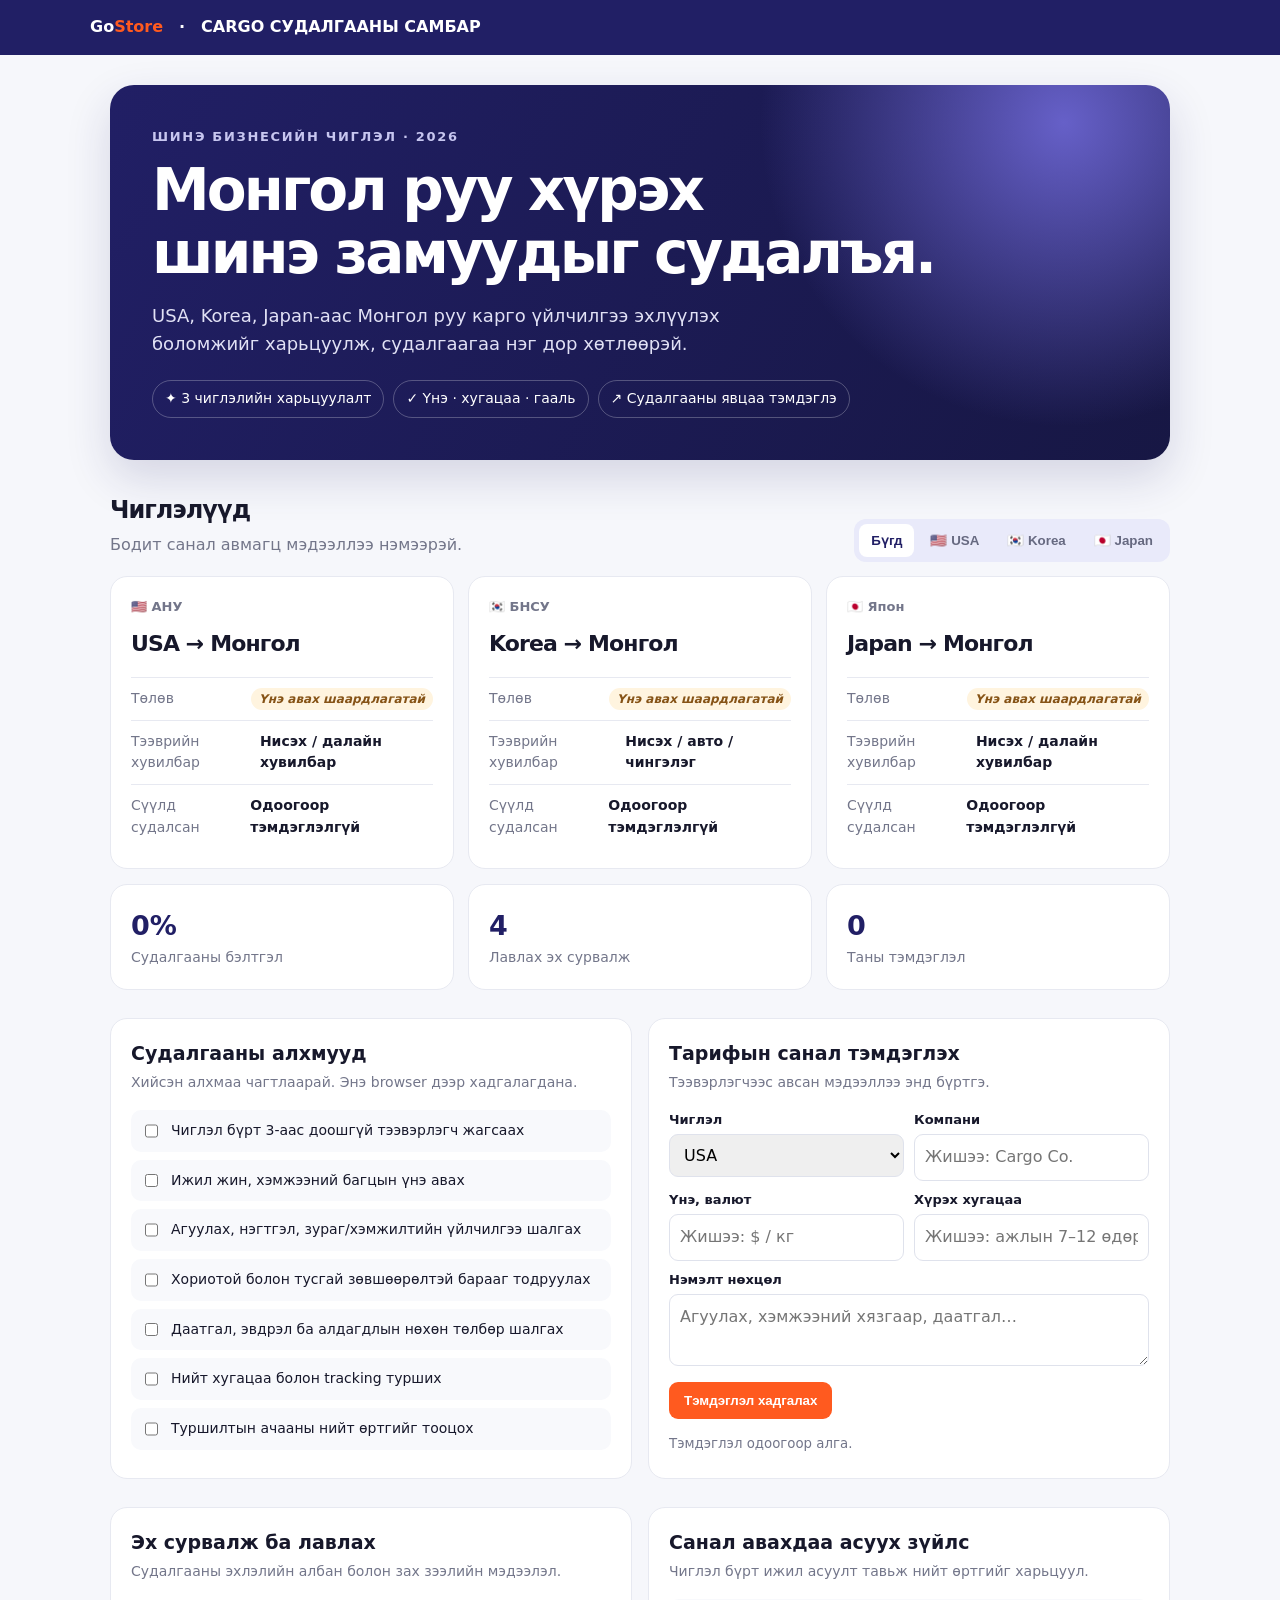
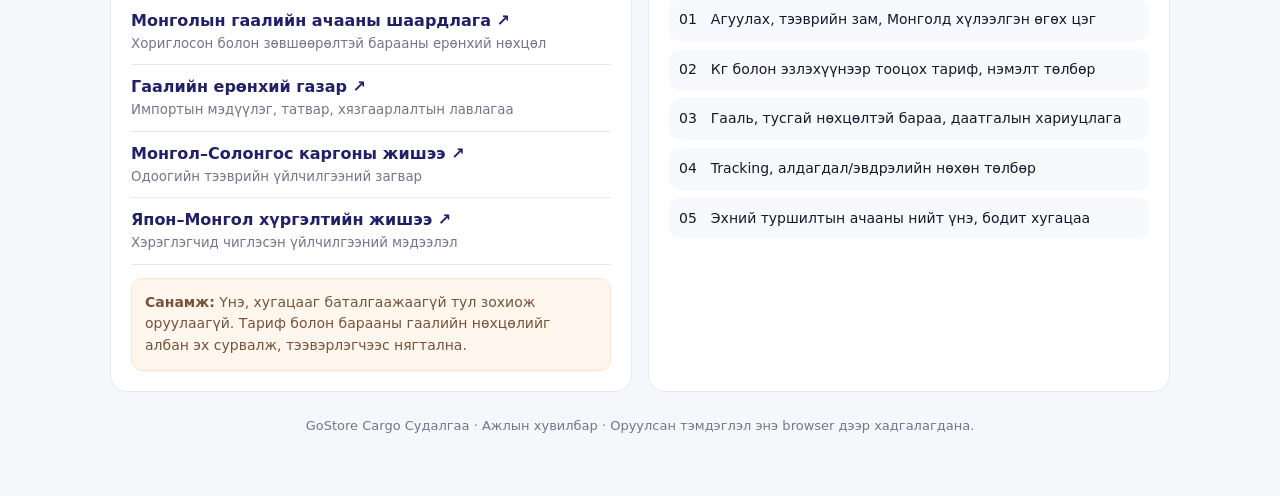
==== cargo/index.html @ 55307197 "Add GoStore cargo research dashboard" ====
<!doctype html>
<html lang="mn"><meta charset="utf-8"><meta name="viewport" content="width=device-width,initial-scale=1"><title>GoStore Cargo Судалгаа</title>
<style>
:root{--n:#211f65;--o:#ff5a1f;--bg:#f6f7fb;--ink:#17182b;--mut:#73768a;--line:#e7e9f1}*{box-sizing:border-box}body{margin:0;background:var(--bg);color:var(--ink);font:16px/1.55 system-ui,Segoe UI,sans-serif}header{background:var(--n);color:#fff;padding:15px max(20px,calc((100% - 1100px)/2));font-weight:800}header b{color:var(--o)}main{max-width:1100px;margin:auto;padding:30px 20px 60px}.hero{background:radial-gradient(circle at 90% 10%,#6660c8,transparent 30%),linear-gradient(120deg,#211f65,#171744);color:white;border-radius:24px;padding:42px;box-shadow:0 18px 45px #211f6528}.eyebrow{color:#c7c6f0;letter-spacing:.13em;font-size:13px;font-weight:700}.hero h1{font-size:clamp(36px,6vw,58px);line-height:1.08;letter-spacing:-.05em;margin:12px 0}.hero p{max-width:680px;color:#e1e1f5;font-size:18px}.pills{display:flex;gap:9px;flex-wrap:wrap;margin-top:22px}.pills span{border:1px solid #ffffff40;border-radius:30px;padding:7px 12px;font-size:14px}.head{display:flex;justify-content:space-between;gap:18px;align-items:end;margin:32px 0 14px}.head h2{margin:0;font-size:24px;letter-spacing:-.04em}.head p,.sub{color:var(--mut);margin:4px 0}.tabs{background:#e9eafa;border-radius:12px;padding:5px;display:flex;gap:4px}.tabs button{border:0;background:transparent;border-radius:8px;padding:9px 12px;font-weight:700;color:#666980;cursor:pointer}.tabs .on{background:#fff;color:var(--n)}.grid{display:grid;grid-template-columns:repeat(3,1fr);gap:14px}.card,.panel,.stat{background:#fff;border:1px solid var(--line);border-radius:17px;padding:20px}.flag{font-weight:800;color:var(--mut);font-size:13px}.card h3{font-size:22px;margin:10px 0 16px;letter-spacing:-.04em}.row{border-top:1px solid var(--line);padding:10px 0;display:flex;justify-content:space-between;gap:8px;font-size:14px}.row span{color:var(--mut)}.pending{color:#865316;background:#fff4df;border-radius:20px;padding:4px 8px;font-size:12px;font-weight:700}.stats{display:grid;grid-template-columns:repeat(3,1fr);gap:14px;margin-top:15px}.stat strong{font-size:27px;color:var(--n)}.stat span{display:block;color:var(--mut);font-size:14px}.cols{display:grid;grid-template-columns:1fr 1fr;gap:16px;margin-top:28px}.panel h3{margin:0;font-size:19px}.panel>p{color:var(--mut);font-size:14px;margin:4px 0 16px}.task{display:flex;gap:10px;padding:10px;background:#f8f9fc;border-radius:10px;margin:8px 0;font-size:14px}.task input{accent-color:var(--n)}label small{display:block;color:var(--mut)}.formrow{display:grid;grid-template-columns:1fr 1fr;gap:10px}.field{margin-bottom:9px}.field label{display:block;font-size:13px;font-weight:700;margin-bottom:4px}.field input,.field select,.field textarea{width:100%;padding:10px;border:1px solid #dfe2ec;border-radius:9px;font:inherit}.field textarea{min-height:70px}.btn{background:var(--o);border:0;color:white;border-radius:9px;padding:11px 15px;font-weight:800;cursor:pointer}.entries{margin-top:12px}.entry{border-top:1px solid var(--line);padding:9px 0;font-size:14px;display:flex;justify-content:space-between;gap:8px}.entry small{display:block;color:var(--mut)}.entry button{border:0;background:none;color:#a33;cursor:pointer}.sources a{display:block;color:var(--n);font-weight:750;text-decoration:none;padding:10px 0;border-bottom:1px solid var(--line)}.sources small{display:block;color:var(--mut);font-weight:400}.note{background:#fff7ee;border:1px solid #ffe3cc;border-radius:11px;padding:13px;color:#76533b;font-size:14px;margin-top:13px}footer{text-align:center;color:var(--mut);font-size:13px;margin-top:24px}@media(max-width:760px){.grid,.cols{grid-template-columns:1fr}.head{align-items:start;flex-direction:column}.hero{padding:28px 23px}.stats{grid-template-columns:1fr 1fr}}@media(max-width:480px){main{padding:18px 13px}.tabs{width:100%}.tabs button{flex:1;padding:8px 5px}.stats{grid-template-columns:1fr}.formrow{grid-template-columns:1fr}}
</style>
<header>Go<b>Store</b>　·　CARGO СУДАЛГААНЫ САМБАР</header><main>
<section class="hero"><div class="eyebrow">ШИНЭ БИЗНЕСИЙН ЧИГЛЭЛ · 2026</div><h1>Монгол руу хүрэх<br>шинэ замуудыг судалъя.</h1><p>USA, Korea, Japan-аас Монгол руу карго үйлчилгээ эхлүүлэх боломжийг харьцуулж, судалгаагаа нэг дор хөтлөөрэй.</p><div class="pills"><span>✦ 3 чиглэлийн харьцуулалт</span><span>✓ Үнэ · хугацаа · гааль</span><span>↗ Судалгааны явцаа тэмдэглэ</span></div></section>
<div class="head"><div><h2>Чиглэлүүд</h2><p>Бодит санал авмагц мэдээллээ нэмээрэй.</p></div><nav class="tabs"><button class="on" data-f="all">Бүгд</button><button data-f="USA">🇺🇸 USA</button><button data-f="Korea">🇰🇷 Korea</button><button data-f="Japan">🇯🇵 Japan</button></nav></div>
<section class="grid" id="routes"></section><section class="stats"><div class="stat"><strong id="progress">0%</strong><span>Судалгааны бэлтгэл</span></div><div class="stat"><strong>4</strong><span>Лавлах эх сурвалж</span></div><div class="stat"><strong id="count">0</strong><span>Таны тэмдэглэл</span></div></section>
<section class="cols"><div class="panel"><h3>Судалгааны алхмууд</h3><p>Хийсэн алхмаа чагтлаарай. Энэ browser дээр хадгалагдана.</p><div id="tasks"></div></div><div class="panel"><h3>Тарифын санал тэмдэглэх</h3><p>Тээвэрлэгчээс авсан мэдээллээ энд бүртгэ.</p><form id="form"><div class="formrow"><div class="field"><label>Чиглэл</label><select id="country"><option>USA</option><option>Korea</option><option>Japan</option></select></div><div class="field"><label>Компани</label><input id="company" placeholder="Жишээ: Cargo Co." required></div></div><div class="formrow"><div class="field"><label>Үнэ, валют</label><input id="price" placeholder="Жишээ: $ / кг"></div><div class="field"><label>Хүрэх хугацаа</label><input id="time" placeholder="Жишээ: ажлын 7–12 өдөр"></div></div><div class="field"><label>Нэмэлт нөхцөл</label><textarea id="extra" placeholder="Агуулах, хэмжээний хязгаар, даатгал…"></textarea></div><button class="btn">Тэмдэглэл хадгалах</button></form><div id="entries" class="entries"></div></div></section>
<section class="cols"><div class="panel"><h3>Эх сурвалж ба лавлах</h3><p>Судалгааны эхлэлийн албан болон зах зээлийн мэдээлэл.</p><div class="sources"><a href="https://ais.mn/files/aip/eAIP/2026-07-23/html/eAIP/ZM-GEN-1.4-en-MN.html" target="_blank">Монголын гаалийн ачааны шаардлага ↗<small>Хориглосон болон зөвшөөрөлтэй барааны ерөнхий нөхцөл</small></a><a href="https://customs.gov.mn/" target="_blank">Гаалийн ерөнхий газар ↗<small>Импортын мэдүүлэг, татвар, хязгаарлалтын лавлагаа</small></a><a href="https://en.monkor.mn/monkor-cargo" target="_blank">Монгол–Солонгос каргоны жишээ ↗<small>Одоогийн тээврийн үйлчилгээний загвар</small></a><a href="https://raicho.mn/en/shipping" target="_blank">Япон–Монгол хүргэлтийн жишээ ↗<small>Хэрэглэгчид чиглэсэн үйлчилгээний мэдээлэл</small></a></div><div class="note"><b>Санамж:</b> Үнэ, хугацааг баталгаажаагүй тул зохиож оруулаагүй. Тариф болон барааны гаалийн нөхцөлийг албан эх сурвалж, тээвэрлэгчээс нягтална.</div></div><div class="panel"><h3>Санал авахдаа асуух зүйлс</h3><p>Чиглэл бүрт ижил асуулт тавьж нийт өртгийг харьцуул.</p><div class="task">01　Агуулах, тээврийн зам, Монголд хүлээлгэн өгөх цэг</div><div class="task">02　Кг болон эзлэхүүнээр тооцох тариф, нэмэлт төлбөр</div><div class="task">03　Гааль, тусгай нөхцөлтэй бараа, даатгалын хариуцлага</div><div class="task">04　Tracking, алдагдал/эвдрэлийн нөхөн төлбөр</div><div class="task">05　Эхний туршилтын ачааны нийт үнэ, бодит хугацаа</div></div></section><footer>GoStore Cargo Судалгаа · Ажлын хувилбар · Оруулсан тэмдэглэл энэ browser дээр хадгалагдана.</footer></main>
<script>
const data=[["USA","🇺🇸","АНУ","Нийлүүлэгч, агуулахын түнш сонгох","Нисэх / далайн хувилбар"],["Korea","🇰🇷","БНСУ","Зах зээлийн үйлчилгээний жишээ бий","Нисэх / авто / чингэлэг"],["Japan","🇯🇵","Япон","Онлайн худалдан авалттай хослуулах","Нисэх / далайн хувилбар"]];
const tasks=["Чиглэл бүрт 3-аас доошгүй тээвэрлэгч жагсаах","Ижил жин, хэмжээний багцын үнэ авах","Агуулах, нэгтгэл, зураг/хэмжилтийн үйлчилгээ шалгах","Хориотой болон тусгай зөвшөөрөлтэй барааг тодруулах","Даатгал, эвдрэл ба алдагдлын нөхөн төлбөр шалгах","Нийт хугацаа болон tracking турших","Туршилтын ачааны нийт өртгийг тооцох"];
const read=(k,d)=>{try{return JSON.parse(localStorage.getItem("gs-"+k))??d}catch{return d}},save=(k,v)=>localStorage.setItem("gs-"+k,JSON.stringify(v));
let filter="all";
function draw(){let notes=read("notes",[]);document.querySelector("#routes").innerHTML=data.filter(x=>filter==="all"||x[0]===filter).map(x=>{let n=notes.find(y=>y.country===x[0]);return '<article class="card"><div class="flag">'+x[1]+' '+x[2]+'</div><h3>'+x[0]+' → Монгол</h3><div class="row"><span>Төлөв</span><b><i class="pending">'+(n?"Санал бүртгэсэн":"Үнэ авах шаардлагатай")+'</i></b></div><div class="row"><span>Тээврийн хувилбар</span><b>'+x[4]+'</b></div><div class="row"><span>Сүүлд судалсан</span><b>'+(n?n.company:"Одоогоор тэмдэглэлгүй")+'</b></div></article>'}).join("");let done=read("done",[]);document.querySelector("#tasks").innerHTML=tasks.map((t,i)=>'<div class="task"><input type="checkbox" data-i="'+i+'" '+(done.includes(i)?"checked":"")+'><label>'+t+'</label></div>').join("");document.querySelectorAll("[data-i]").forEach(c=>c.onchange=()=>{let d=read("done",[]);d=c.checked?[...new Set([...d,+c.dataset.i])]:d.filter(i=>i!==+c.dataset.i);save("done",d);stats()});document.querySelector("#entries").innerHTML=notes.length?notes.map((n,i)=>'<div class="entry"><div><b>'+n.country+' · '+n.company+'</b><small>'+[n.price,n.time,n.extra].filter(Boolean).join(" · ")+'</small></div><button data-del="'+i+'">Устгах</button></div>').join(""):'<small style="color:#73768a">Тэмдэглэл одоогоор алга.</small>';document.querySelectorAll("[data-del]").forEach(b=>b.onclick=()=>{let d=read("notes",[]);d.splice(+b.dataset.del,1);save("notes",d);draw()});stats()}
function stats(){document.querySelector("#progress").textContent=Math.round(read("done",[]).length/tasks.length*100)+"%";document.querySelector("#count").textContent=read("notes",[]).length}
document.querySelectorAll("[data-f]").forEach(b=>b.onclick=()=>{document.querySelector(".tabs .on").classList.remove("on");b.classList.add("on");filter=b.dataset.f;draw()});
document.querySelector("#form").onsubmit=e=>{e.preventDefault();let a=read("notes",[]);a.unshift({country:document.querySelector("#country").value,company:document.querySelector("#company").value.trim(),price:document.querySelector("#price").value.trim(),time:document.querySelector("#time").value.trim(),extra:document.querySelector("#extra").value.trim()});save("notes",a);e.target.reset();draw()};
draw();
</script>
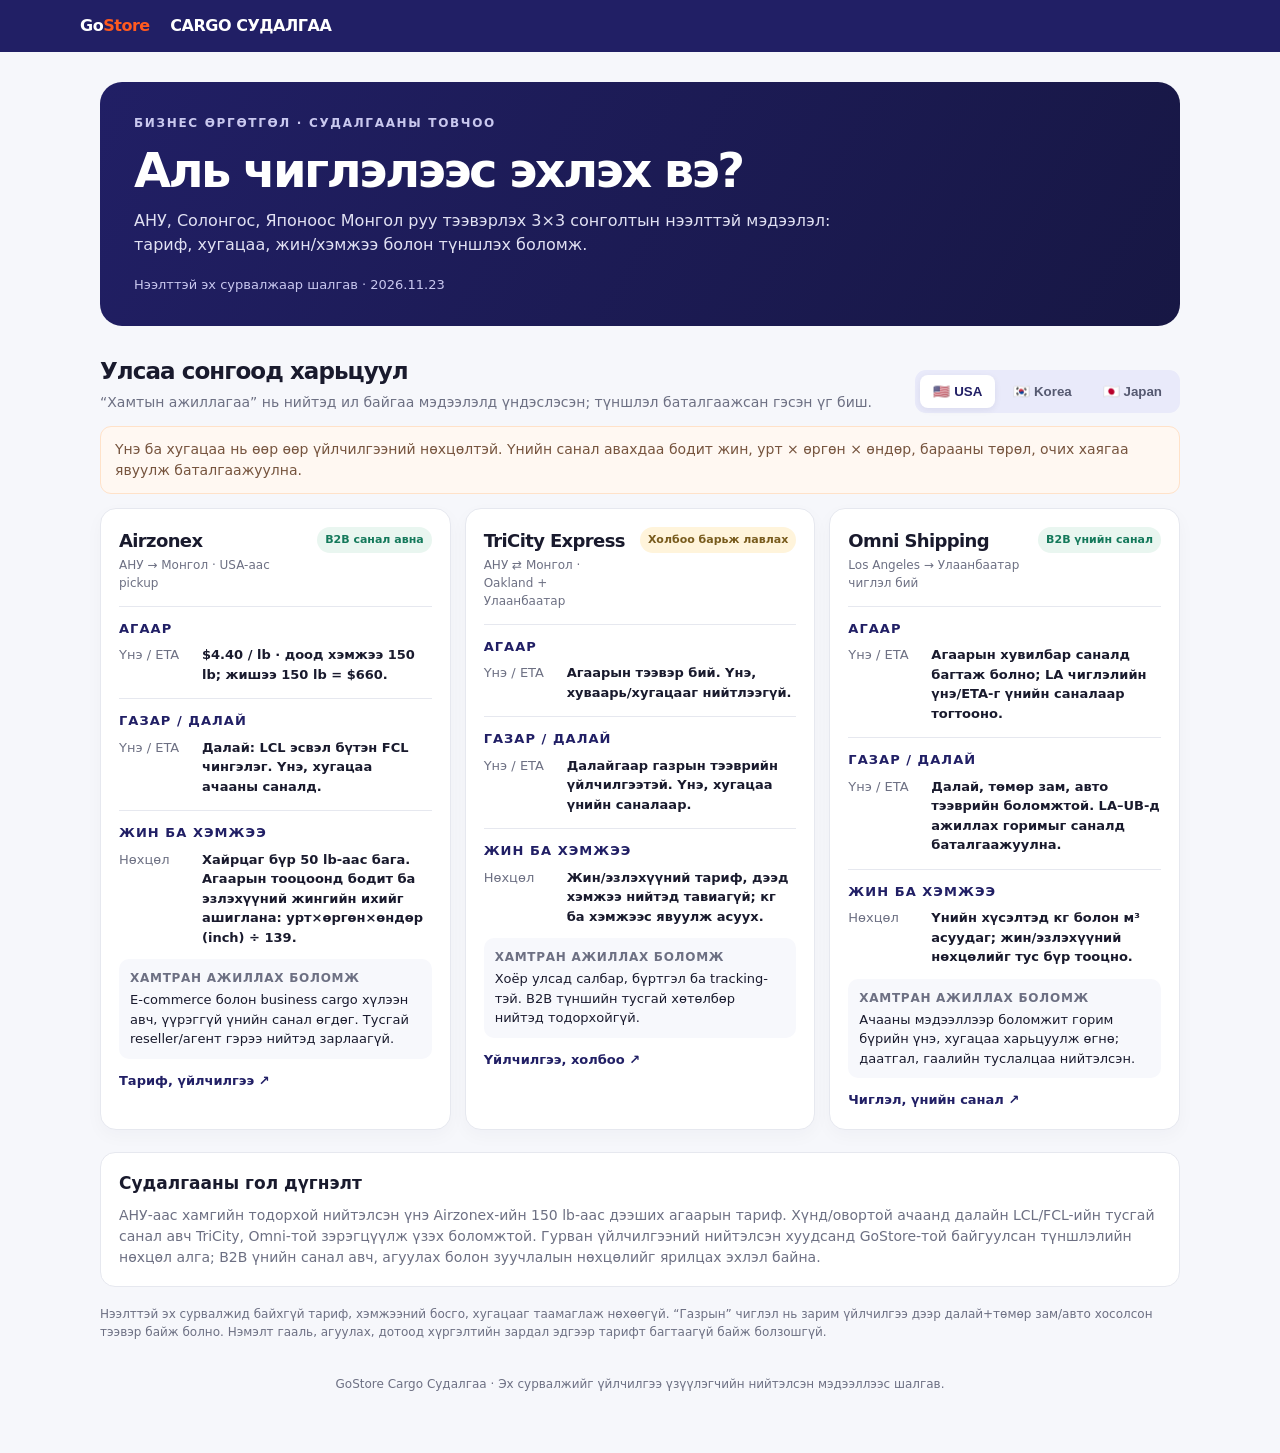
==== commit a80200fb: "Simplify cargo study and add researched carrier comparison" ====
--- a/cargo/index.html
+++ b/cargo/index.html
@@ -1,22 +1,35 @@
 <!doctype html>
-<html lang="mn"><meta charset="utf-8"><meta name="viewport" content="width=device-width,initial-scale=1"><title>GoStore Cargo Судалгаа</title>
+<html lang="mn"><head><meta charset="utf-8"><meta name="viewport" content="width=device-width,initial-scale=1"><meta name="description" content="USA, Korea, Japan-аас Монгол руу каргоны үнэ, хугацаа, хэмжээ болон хамтын ажиллагааг харьцуулсан GoStore судалгаа"><title>GoStore Cargo Судалгаа</title>
 <style>
-:root{--n:#211f65;--o:#ff5a1f;--bg:#f6f7fb;--ink:#17182b;--mut:#73768a;--line:#e7e9f1}*{box-sizing:border-box}body{margin:0;background:var(--bg);color:var(--ink);font:16px/1.55 system-ui,Segoe UI,sans-serif}header{background:var(--n);color:#fff;padding:15px max(20px,calc((100% - 1100px)/2));font-weight:800}header b{color:var(--o)}main{max-width:1100px;margin:auto;padding:30px 20px 60px}.hero{background:radial-gradient(circle at 90% 10%,#6660c8,transparent 30%),linear-gradient(120deg,#211f65,#171744);color:white;border-radius:24px;padding:42px;box-shadow:0 18px 45px #211f6528}.eyebrow{color:#c7c6f0;letter-spacing:.13em;font-size:13px;font-weight:700}.hero h1{font-size:clamp(36px,6vw,58px);line-height:1.08;letter-spacing:-.05em;margin:12px 0}.hero p{max-width:680px;color:#e1e1f5;font-size:18px}.pills{display:flex;gap:9px;flex-wrap:wrap;margin-top:22px}.pills span{border:1px solid #ffffff40;border-radius:30px;padding:7px 12px;font-size:14px}.head{display:flex;justify-content:space-between;gap:18px;align-items:end;margin:32px 0 14px}.head h2{margin:0;font-size:24px;letter-spacing:-.04em}.head p,.sub{color:var(--mut);margin:4px 0}.tabs{background:#e9eafa;border-radius:12px;padding:5px;display:flex;gap:4px}.tabs button{border:0;background:transparent;border-radius:8px;padding:9px 12px;font-weight:700;color:#666980;cursor:pointer}.tabs .on{background:#fff;color:var(--n)}.grid{display:grid;grid-template-columns:repeat(3,1fr);gap:14px}.card,.panel,.stat{background:#fff;border:1px solid var(--line);border-radius:17px;padding:20px}.flag{font-weight:800;color:var(--mut);font-size:13px}.card h3{font-size:22px;margin:10px 0 16px;letter-spacing:-.04em}.row{border-top:1px solid var(--line);padding:10px 0;display:flex;justify-content:space-between;gap:8px;font-size:14px}.row span{color:var(--mut)}.pending{color:#865316;background:#fff4df;border-radius:20px;padding:4px 8px;font-size:12px;font-weight:700}.stats{display:grid;grid-template-columns:repeat(3,1fr);gap:14px;margin-top:15px}.stat strong{font-size:27px;color:var(--n)}.stat span{display:block;color:var(--mut);font-size:14px}.cols{display:grid;grid-template-columns:1fr 1fr;gap:16px;margin-top:28px}.panel h3{margin:0;font-size:19px}.panel>p{color:var(--mut);font-size:14px;margin:4px 0 16px}.task{display:flex;gap:10px;padding:10px;background:#f8f9fc;border-radius:10px;margin:8px 0;font-size:14px}.task input{accent-color:var(--n)}label small{display:block;color:var(--mut)}.formrow{display:grid;grid-template-columns:1fr 1fr;gap:10px}.field{margin-bottom:9px}.field label{display:block;font-size:13px;font-weight:700;margin-bottom:4px}.field input,.field select,.field textarea{width:100%;padding:10px;border:1px solid #dfe2ec;border-radius:9px;font:inherit}.field textarea{min-height:70px}.btn{background:var(--o);border:0;color:white;border-radius:9px;padding:11px 15px;font-weight:800;cursor:pointer}.entries{margin-top:12px}.entry{border-top:1px solid var(--line);padding:9px 0;font-size:14px;display:flex;justify-content:space-between;gap:8px}.entry small{display:block;color:var(--mut)}.entry button{border:0;background:none;color:#a33;cursor:pointer}.sources a{display:block;color:var(--n);font-weight:750;text-decoration:none;padding:10px 0;border-bottom:1px solid var(--line)}.sources small{display:block;color:var(--mut);font-weight:400}.note{background:#fff7ee;border:1px solid #ffe3cc;border-radius:11px;padding:13px;color:#76533b;font-size:14px;margin-top:13px}footer{text-align:center;color:var(--mut);font-size:13px;margin-top:24px}@media(max-width:760px){.grid,.cols{grid-template-columns:1fr}.head{align-items:start;flex-direction:column}.hero{padding:28px 23px}.stats{grid-template-columns:1fr 1fr}}@media(max-width:480px){main{padding:18px 13px}.tabs{width:100%}.tabs button{flex:1;padding:8px 5px}.stats{grid-template-columns:1fr}.formrow{grid-template-columns:1fr}}
-</style>
-<header>Go<b>Store</b>　·　CARGO СУДАЛГААНЫ САМБАР</header><main>
-<section class="hero"><div class="eyebrow">ШИНЭ БИЗНЕСИЙН ЧИГЛЭЛ · 2026</div><h1>Монгол руу хүрэх<br>шинэ замуудыг судалъя.</h1><p>USA, Korea, Japan-аас Монгол руу карго үйлчилгээ эхлүүлэх боломжийг харьцуулж, судалгаагаа нэг дор хөтлөөрэй.</p><div class="pills"><span>✦ 3 чиглэлийн харьцуулалт</span><span>✓ Үнэ · хугацаа · гааль</span><span>↗ Судалгааны явцаа тэмдэглэ</span></div></section>
-<div class="head"><div><h2>Чиглэлүүд</h2><p>Бодит санал авмагц мэдээллээ нэмээрэй.</p></div><nav class="tabs"><button class="on" data-f="all">Бүгд</button><button data-f="USA">🇺🇸 USA</button><button data-f="Korea">🇰🇷 Korea</button><button data-f="Japan">🇯🇵 Japan</button></nav></div>
-<section class="grid" id="routes"></section><section class="stats"><div class="stat"><strong id="progress">0%</strong><span>Судалгааны бэлтгэл</span></div><div class="stat"><strong>4</strong><span>Лавлах эх сурвалж</span></div><div class="stat"><strong id="count">0</strong><span>Таны тэмдэглэл</span></div></section>
-<section class="cols"><div class="panel"><h3>Судалгааны алхмууд</h3><p>Хийсэн алхмаа чагтлаарай. Энэ browser дээр хадгалагдана.</p><div id="tasks"></div></div><div class="panel"><h3>Тарифын санал тэмдэглэх</h3><p>Тээвэрлэгчээс авсан мэдээллээ энд бүртгэ.</p><form id="form"><div class="formrow"><div class="field"><label>Чиглэл</label><select id="country"><option>USA</option><option>Korea</option><option>Japan</option></select></div><div class="field"><label>Компани</label><input id="company" placeholder="Жишээ: Cargo Co." required></div></div><div class="formrow"><div class="field"><label>Үнэ, валют</label><input id="price" placeholder="Жишээ: $ / кг"></div><div class="field"><label>Хүрэх хугацаа</label><input id="time" placeholder="Жишээ: ажлын 7–12 өдөр"></div></div><div class="field"><label>Нэмэлт нөхцөл</label><textarea id="extra" placeholder="Агуулах, хэмжээний хязгаар, даатгал…"></textarea></div><button class="btn">Тэмдэглэл хадгалах</button></form><div id="entries" class="entries"></div></div></section>
-<section class="cols"><div class="panel"><h3>Эх сурвалж ба лавлах</h3><p>Судалгааны эхлэлийн албан болон зах зээлийн мэдээлэл.</p><div class="sources"><a href="https://ais.mn/files/aip/eAIP/2026-07-23/html/eAIP/ZM-GEN-1.4-en-MN.html" target="_blank">Монголын гаалийн ачааны шаардлага ↗<small>Хориглосон болон зөвшөөрөлтэй барааны ерөнхий нөхцөл</small></a><a href="https://customs.gov.mn/" target="_blank">Гаалийн ерөнхий газар ↗<small>Импортын мэдүүлэг, татвар, хязгаарлалтын лавлагаа</small></a><a href="https://en.monkor.mn/monkor-cargo" target="_blank">Монгол–Солонгос каргоны жишээ ↗<small>Одоогийн тээврийн үйлчилгээний загвар</small></a><a href="https://raicho.mn/en/shipping" target="_blank">Япон–Монгол хүргэлтийн жишээ ↗<small>Хэрэглэгчид чиглэсэн үйлчилгээний мэдээлэл</small></a></div><div class="note"><b>Санамж:</b> Үнэ, хугацааг баталгаажаагүй тул зохиож оруулаагүй. Тариф болон барааны гаалийн нөхцөлийг албан эх сурвалж, тээвэрлэгчээс нягтална.</div></div><div class="panel"><h3>Санал авахдаа асуух зүйлс</h3><p>Чиглэл бүрт ижил асуулт тавьж нийт өртгийг харьцуул.</p><div class="task">01　Агуулах, тээврийн зам, Монголд хүлээлгэн өгөх цэг</div><div class="task">02　Кг болон эзлэхүүнээр тооцох тариф, нэмэлт төлбөр</div><div class="task">03　Гааль, тусгай нөхцөлтэй бараа, даатгалын хариуцлага</div><div class="task">04　Tracking, алдагдал/эвдрэлийн нөхөн төлбөр</div><div class="task">05　Эхний туршилтын ачааны нийт үнэ, бодит хугацаа</div></div></section><footer>GoStore Cargo Судалгаа · Ажлын хувилбар · Оруулсан тэмдэглэл энэ browser дээр хадгалагдана.</footer></main>
+:root{--navy:#211f65;--orange:#ff5a1f;--ink:#191a2d;--muted:#6d7083;--line:#e6e8ef;--bg:#f6f7fb;--white:#fff;--green:#14795b}*{box-sizing:border-box}body{margin:0;background:var(--bg);color:var(--ink);font:16px/1.5 system-ui,-apple-system,"Segoe UI",sans-serif}header{background:var(--navy);color:#fff;padding:14px max(20px,calc((100% - 1120px)/2));font-weight:850;letter-spacing:-.03em}header b{color:var(--orange)}main{max-width:1120px;margin:auto;padding:30px 20px 60px}.hero{background:linear-gradient(120deg,#211f65,#171744);color:#fff;border-radius:22px;padding:32px 34px}.eyebrow{font-size:12px;font-weight:750;letter-spacing:.14em;color:#c9c8ef}.hero h1{font-size:clamp(32px,5vw,48px);letter-spacing:-.055em;line-height:1.1;margin:12px 0}.hero p{margin:0;color:#e1e1f3;max-width:710px}.updated{font-size:13px;color:#c9c8ef;margin-top:18px}.intro{display:flex;justify-content:space-between;align-items:end;gap:16px;margin:28px 0 13px}.intro h2{font-size:23px;margin:0;letter-spacing:-.04em}.intro p{color:var(--muted);margin:3px 0 0;font-size:14px}.tabs{display:flex;gap:5px;background:#e9eafa;padding:5px;border-radius:11px}.tabs button{border:0;border-radius:8px;padding:9px 13px;background:transparent;color:#555970;font-weight:750;cursor:pointer}.tabs button.active{background:#fff;color:var(--navy);box-shadow:0 2px 7px #15154512}.hint{padding:12px 14px;border:1px solid #ffe2c9;border-radius:11px;background:#fff8f2;color:#76543e;font-size:14px;margin:0 0 14px}.cards{display:grid;grid-template-columns:repeat(3,1fr);gap:14px}.card{background:#fff;border:1px solid var(--line);border-radius:16px;padding:18px;box-shadow:0 6px 18px #1a1d3d08}.topline{display:flex;justify-content:space-between;gap:10px;align-items:start}.company{font-size:18px;font-weight:850;letter-spacing:-.035em}.location{font-size:12px;color:var(--muted);margin-top:2px}.fit{font-size:11px;font-weight:800;color:var(--green);background:#e9f6f0;padding:5px 8px;border-radius:20px;white-space:nowrap}.fit.ask{color:#785b1d;background:#fff4db}.mode{border-top:1px solid var(--line);margin-top:14px;padding-top:12px}.mode h4{font-size:13px;text-transform:uppercase;letter-spacing:.08em;color:var(--navy);margin:0 0 7px}.line{display:grid;grid-template-columns:75px 1fr;gap:8px;margin:5px 0;font-size:13px}.line span{color:var(--muted)}.line b{font-weight:700}.coop{background:#f7f8fc;border-radius:10px;padding:10px 11px;margin-top:12px;font-size:13px}.coop strong{display:block;font-size:12px;color:var(--muted);text-transform:uppercase;letter-spacing:.06em;margin-bottom:3px}.source{display:inline-block;margin-top:12px;color:var(--navy);font-size:13px;font-weight:800;text-decoration:none}.source:hover{text-decoration:underline}.smallnote{font-size:12px;color:var(--muted);margin-top:18px}.bottom{background:white;border:1px solid var(--line);border-radius:15px;margin-top:22px;padding:18px}.bottom h3{font-size:17px;margin:0 0 8px}.bottom p{font-size:14px;color:var(--muted);margin:0}.bottom a{color:var(--navy);font-weight:750}footer{text-align:center;color:var(--muted);font-size:12px;padding:22px 0 0}@media(max-width:850px){.cards{grid-template-columns:1fr 1fr}}@media(max-width:600px){main{padding:16px 13px 44px}.hero{padding:25px 20px}.intro{align-items:stretch;flex-direction:column}.tabs{width:100%}.tabs button{flex:1;padding:9px 6px}.cards{grid-template-columns:1fr}.line{grid-template-columns:70px 1fr}}
+</style></head>
+<body><header>Go<b>Store</b>　 CARGO СУДАЛГАА</header><main>
+<section class="hero"><div class="eyebrow">БИЗНЕС ӨРГӨТГӨЛ · СУДАЛГААНЫ ТОВЧОО</div><h1>Аль чиглэлээс эхлэх вэ?</h1><p>АНУ, Солонгос, Японоос Монгол руу тээвэрлэх 3×3 сонголтын нээлттэй мэдээлэл: тариф, хугацаа, жин/хэмжээ болон түншлэх боломж.</p><div class="updated">Нээлттэй эх сурвалжаар шалгав · 2026.11.23</div></section>
+<div class="intro"><div><h2>Улсаа сонгоод харьцуул</h2><p>“Хамтын ажиллагаа” нь нийтэд ил байгаа мэдээлэлд үндэслэсэн; түншлэл баталгаажсан гэсэн үг биш.</p></div><nav class="tabs"><button class="active" data-country="USA">🇺🇸 USA</button><button data-country="Korea">🇰🇷 Korea</button><button data-country="Japan">🇯🇵 Japan</button></nav></div>
+<div class="hint">Үнэ ба хугацаа нь өөр өөр үйлчилгээний нөхцөлтэй. Үнийн санал авахдаа бодит жин, урт × өргөн × өндөр, барааны төрөл, очих хаягаа явуулж баталгаажуулна.</div>
+<section class="cards" id="cards"></section>
+<section class="bottom"><h3>Судалгааны гол дүгнэлт</h3><p id="summary"></p></section>
+<p class="smallnote">Нээлттэй эх сурвалжид байхгүй тариф, хэмжээний босго, хугацааг таамаглаж нөхөөгүй. “Газрын” чиглэл нь зарим үйлчилгээ дээр далай+төмөр зам/авто хосолсон тээвэр байж болно. Нэмэлт гааль, агуулах, дотоод хүргэлтийн зардал эдгээр тарифт багтаагүй байж болзошгүй.</p>
+<footer>GoStore Cargo Судалгаа · Эх сурвалжийг үйлчилгээ үзүүлэгчийн нийтэлсэн мэдээллээс шалгав.</footer>
+</main>
 <script>
-const data=[["USA","🇺🇸","АНУ","Нийлүүлэгч, агуулахын түнш сонгох","Нисэх / далайн хувилбар"],["Korea","🇰🇷","БНСУ","Зах зээлийн үйлчилгээний жишээ бий","Нисэх / авто / чингэлэг"],["Japan","🇯🇵","Япон","Онлайн худалдан авалттай хослуулах","Нисэх / далайн хувилбар"]];
-const tasks=["Чиглэл бүрт 3-аас доошгүй тээвэрлэгч жагсаах","Ижил жин, хэмжээний багцын үнэ авах","Агуулах, нэгтгэл, зураг/хэмжилтийн үйлчилгээ шалгах","Хориотой болон тусгай зөвшөөрөлтэй барааг тодруулах","Даатгал, эвдрэл ба алдагдлын нөхөн төлбөр шалгах","Нийт хугацаа болон tracking турших","Туршилтын ачааны нийт өртгийг тооцох"];
-const read=(k,d)=>{try{return JSON.parse(localStorage.getItem("gs-"+k))??d}catch{return d}},save=(k,v)=>localStorage.setItem("gs-"+k,JSON.stringify(v));
-let filter="all";
-function draw(){let notes=read("notes",[]);document.querySelector("#routes").innerHTML=data.filter(x=>filter==="all"||x[0]===filter).map(x=>{let n=notes.find(y=>y.country===x[0]);return '<article class="card"><div class="flag">'+x[1]+' '+x[2]+'</div><h3>'+x[0]+' → Монгол</h3><div class="row"><span>Төлөв</span><b><i class="pending">'+(n?"Санал бүртгэсэн":"Үнэ авах шаардлагатай")+'</i></b></div><div class="row"><span>Тээврийн хувилбар</span><b>'+x[4]+'</b></div><div class="row"><span>Сүүлд судалсан</span><b>'+(n?n.company:"Одоогоор тэмдэглэлгүй")+'</b></div></article>'}).join("");let done=read("done",[]);document.querySelector("#tasks").innerHTML=tasks.map((t,i)=>'<div class="task"><input type="checkbox" data-i="'+i+'" '+(done.includes(i)?"checked":"")+'><label>'+t+'</label></div>').join("");document.querySelectorAll("[data-i]").forEach(c=>c.onchange=()=>{let d=read("done",[]);d=c.checked?[...new Set([...d,+c.dataset.i])]:d.filter(i=>i!==+c.dataset.i);save("done",d);stats()});document.querySelector("#entries").innerHTML=notes.length?notes.map((n,i)=>'<div class="entry"><div><b>'+n.country+' · '+n.company+'</b><small>'+[n.price,n.time,n.extra].filter(Boolean).join(" · ")+'</small></div><button data-del="'+i+'">Устгах</button></div>').join(""):'<small style="color:#73768a">Тэмдэглэл одоогоор алга.</small>';document.querySelectorAll("[data-del]").forEach(b=>b.onclick=()=>{let d=read("notes",[]);d.splice(+b.dataset.del,1);save("notes",d);draw()});stats()}
-function stats(){document.querySelector("#progress").textContent=Math.round(read("done",[]).length/tasks.length*100)+"%";document.querySelector("#count").textContent=read("notes",[]).length}
-document.querySelectorAll("[data-f]").forEach(b=>b.onclick=()=>{document.querySelector(".tabs .on").classList.remove("on");b.classList.add("on");filter=b.dataset.f;draw()});
-document.querySelector("#form").onsubmit=e=>{e.preventDefault();let a=read("notes",[]);a.unshift({country:document.querySelector("#country").value,company:document.querySelector("#company").value.trim(),price:document.querySelector("#price").value.trim(),time:document.querySelector("#time").value.trim(),extra:document.querySelector("#extra").value.trim()});save("notes",a);e.target.reset();draw()};
-draw();
-</script>+const info={
+USA:{summary:"АНУ-аас хамгийн тодорхой нийтэлсэн үнэ Airzonex-ийн 150 lb-аас дээших агаарын тариф. Хүнд/овортой ачаанд далайн LCL/FCL-ийн тусгай санал авч TriCity, Omni-той зэрэгцүүлж үзэх боломжтой. Гурван үйлчилгээний нийтэлсэн хуудсанд GoStore-той байгуулсан түншлэлийн нөхцөл алга; B2B үнийн санал авч, агуулах болон зуучлалын нөхцөлийг ярилцах эхлэл байна.",items:[
+{name:"Airzonex",place:"АНУ → Монгол · USA-аас pickup",fit:"B2B санал авна",air:"$4.40 / lb · доод хэмжээ 150 lb; жишээ 150 lb = $660.",ground:"Далай: LCL эсвэл бүтэн FCL чингэлэг. Үнэ, хугацаа ачааны саналд.",size:"Хайрцаг бүр 50 lb-аас бага. Агаарын тооцоонд бодит ба эзлэхүүний жингийн ихийг ашиглана: урт×өргөн×өндөр (inch) ÷ 139.",coop:"E-commerce болон business cargo хүлээн авч, үүрэггүй үнийн санал өгдөг. Тусгай reseller/агент гэрээ нийтэд зарлаагүй.",url:"https://airzonex.com/ship-to-mongolia/",label:"Тариф, үйлчилгээ"},
+{name:"TriCity Express",place:"АНУ ⇄ Монгол · Oakland + Улаанбаатар",fit:"Холбоо барьж лавлах",air:"Агаарын тээвэр бий. Үнэ, хуваарь/хугацааг нийтлээгүй.",ground:"Далайгаар газрын тээврийн үйлчилгээтэй. Үнэ, хугацаа үнийн саналаар.",size:"Жин/эзлэхүүний тариф, дээд хэмжээ нийтэд тавиагүй; кг ба хэмжээс явуулж асуух.",coop:"Хоёр улсад салбар, бүртгэл ба tracking-тэй. B2B түншийн тусгай хөтөлбөр нийтэд тодорхойгүй.",url:"https://www.tricity.mn/",label:"Үйлчилгээ, холбоо"},
+{name:"Omni Shipping",place:"Los Angeles → Улаанбаатар чиглэл бий",fit:"B2B үнийн санал",air:"Агаарын хувилбар саналд багтаж болно; LA чиглэлийн үнэ/ETA-г үнийн саналаар тогтооно.",ground:"Далай, төмөр зам, авто тээврийн боломжтой. LA–UB-д ажиллах горимыг саналд баталгаажуулна.",size:"Үнийн хүсэлтэд кг болон м³ асуудаг; жин/эзлэхүүний нөхцөлийг тус бүр тооцно.",coop:"Ачааны мэдээллээр боломжит горим бүрийн үнэ, хугацаа харьцуулж өгнө; даатгал, гаалийн туслалцаа нийтэлсэн.",url:"https://omnishipping.mn/en",label:"Чиглэл, үнийн санал"}
+]},
+Korea:{summary:"Солонгосын чиглэлд нийтэд ил тод жин тутмын үнэ, хугацаагаар Khangai Cargo хамгийн шууд харьцуулагдаж байна. Monkor нь аж ахуйн нэгж, хувь хүний ачаа авч, тогтмол нислэг ба чингэлгийн хуваарьтай. VIP Logistics нь албан хуудсандаа Korea–Mongolia хамтын ажиллагааг шууд санал болгосон ч тарифыг санал авах байдлаар тогтооно.",items:[
+{name:"Khangai Cargo",place:"Сөүл → Улаанбаатар",fit:"Үнийн санал нээлттэй",air:"8,500 KRW / кг · ажлын 1–2 өдөрт тараана. 1 кг-аас доош бол 1 кг-аар тооцно.",ground:"2,500 KRW / кг · ажлын 7–10 өдөр; далайн/газрын хуваарийн дагуу. 10 кг-аас доош газрын ачааг 10 кг-аар тооцно.",size:"Эцсийн үнэ жин, хэмжээнээс хамаарч салбараар баталгаажна; м³-ийн үнэ/дээд хэмжээ тусдаа нийтлээгүй.",coop:"Хэмжээ, барааны төрөл, хугацаагаа явуулж санал авна. Тусгай B2B түншийн гэрээ нийтэд зарлаагүй.",url:"https://www.khangaicargo.com/",label:"Үнэ, салбар"},
+{name:"Monkor Cargo",place:"БНСУ ⇄ Монгол · салбаруудтай",fit:"Бизнес ачаа авдаг",air:"Инчеоноос долоо хоногт 2 удаа нислэг (Лхагва/Пүрэв); үнэ, хаалганаас хаалганы ETA нийтлээгүй.",ground:"Чингэлэг сарын 10, 20-нд ирнэ; нийтэлсэн хугацаа 10–14 өдөр. Тариф үнийн саналаар.",size:"Их, бага хэмжээний ачаа, чингэлэг тээвэртэй; хэмжээний босго/кг үнэ нийтлээгүй.",coop:"Өөрийн хуудсанд хувь хүн болон аж ахуйн нэгжид үйлчилгээ үзүүлдгээ, гаалийн үйлчилгээтэйгээ дурдсан.",url:"https://monkor.mn/monkor-cargo",label:"Хуваарь, үйлчилгээ"},
+{name:"VIP Logistics",place:"Солонгос → Монгол · Incheon/MIAT",fit:"Түншлэл нээлттэй",air:"MIAT-тай шууд агаарын карго; үнэ, transit хугацаа үнийн саналаар.",ground:"Incheon–Улаанбаатар долоо хоног бүр LCL нэгтгэл, мөн FCL. Нийтэлсэн тариф/ETA алга.",size:"Ачааны жин, эзлэхүүн болон төрөлд тохирсон санал авна; том хэмжээтэй болон хүйтэн хэлхээний шийдэлтэй.",coop:"“Хамтрах боломжийг ярилцъя” гэж шууд урьсан. IATA/FIATA зууч, MIAT-ийн албан борлуулалтын агент гэдгээ мэдээлсэн.",url:"https://www.vipgroup.mn/16891",label:"Хамтын ажиллагаа"}
+]},
+Japan:{summary:"Японоос жижиг захиалгад Raicho-ийн агаар/далайн үнэ, хугацаа хамгийн ойлгомжтой. Бизнесийн дээж болон 1 хайрцаг/1 м³-ээс эхлэх тээвэрт Kohjitsu M-Line Business тохирно. Yamato нь стандартын хайрцагт үнийг сайн ил тод гаргадаг боловч бараа илгээхэд илгээгч, хүлээн авагч хоёулаа байгууллага байх шаардлагатай.",items:[
+{name:"Raicho",place:"Япон → Монгол · онлайн захиалга",fit:"B2C / түншлэл лавлах",air:"72,000₮ / кг · минимум 1 кг, дараа нь 0.5 кг тутам; 7–14 өдөр.",ground:"Далайн тээвэр 215,000₮ / хайрцаг; 25 кг хүртэл, нийт гурван талын нийлбэр 140 см хүртэл; 1–2 сар.",size:"Илгээхээс өмнө бодит эсвэл эзлэхүүнд тооцогдох жингээр дахин жинлэж үнэ тулгана.",coop:"Одоогоор Япон сайтаас хэрэглэгчийн захиалга авч хүргэх үйлчилгээ. B2B түншийн нээлттэй нөхцөл нийтэд алга.",url:"https://raicho.mn/en/guides/order-from-japan",label:"Үнэ, нөхцөл"},
+{name:"Kohjitsu · M-Line",place:"Осака → Улаанбаатар · Япон",fit:"Бизнес үйлчилгээ бий",air:"Агаарын тариф нийтэд харагдахгүй; тухайн ачаанд санал авах.",ground:"Далай + төмөр зам, Хятадын боомт/хилээр дамжина. Долоо хоногийн гаралттай; яг ирэх хугацааг нийтлээгүй.",size:"Жижиг ачааны үнийн шатлал сайтад зураг хэлбэрээр. Том хэмжээ болон L-ээс давбал тусгай үнийн санал; бизнес ачаа 1 хайрцаг эсвэл 1 м³-ээс эхэлдэг.",coop:"M-Line Business нь борлуулалтын бараа, дээжийг хувь хүн/компаниас хүлээн авдаг. Гааль болон Японоос Монгол хүртэл нэгтгэсэн үйлчилгээ санал болгодог.",url:"https://www.kohjitsu.com/mongol/m-line.html",label:"M-Line Business"},
+{name:"Yamato · International TA-Q-BIN",place:"Япон → Монгол · гол хотууд",fit:"B2B parcel",air:"Курьер илгээмжийн нийтэлсэн хүргэлтийн тооцоо: илгээсэн өдрөөс +5–7 өдөр; нислэгийн горимыг тарифын хуудсанд тусад нь заагаагүй.",ground:"Тусдаа газрын тариф нийтлээгүй. Үнэ хайрцгийн хэмжээ/жинээр; 1 кг/баримтын багц ¥2,300-аас.",size:"25 кг хүртэл / 160 см хүртэл ¥71,550; 2 кг/60 см ¥8,500; 10 кг/100 см ¥33,350 зэрэг шатлалтай.",coop:"Бараа илгээхэд илгээгч болон хүлээн авагч хоёулаа байгууллага байх нөхцөлтэй. Хувь хүн оролцсон бараан илгээмж авахгүй гэж нөхцөлдөө дурдсан.",url:"https://date.kuronekoyamato.co.jp/date/KokusaiTakkyubinSmp?ACTID=J_RKWTJS0040_SMP&LAND_CD=MN&SEARCH_ID=03",label:"Үнэ, хүргэлтийн өдөр"}
+]}
+};
+function render(country){const d=info[country];document.querySelector("#cards").innerHTML=d.items.map(x=>'<article class="card"><div class="topline"><div><div class="company">'+x.name+'</div><div class="location">'+x.place+'</div></div><span class="fit '+(x.fit.includes("лавлах")||x.fit.includes("Холбоо")?"ask":"")+'">'+x.fit+'</span></div><div class="mode"><h4>Агаар</h4><div class="line"><span>Үнэ / ETA</span><b>'+x.air+'</b></div></div><div class="mode"><h4>Газар / далай</h4><div class="line"><span>Үнэ / ETA</span><b>'+x.ground+'</b></div></div><div class="mode"><h4>Жин ба хэмжээ</h4><div class="line"><span>Нөхцөл</span><b>'+x.size+'</b></div></div><div class="coop"><strong>Хамтран ажиллах боломж</strong>'+x.coop+'</div><a class="source" href="'+x.url+'" target="_blank" rel="noopener noreferrer">'+x.label+' ↗</a></article>').join("");document.querySelector("#summary").textContent=d.summary}
+document.querySelectorAll("[data-country]").forEach(b=>b.addEventListener("click",()=>{document.querySelector(".tabs .active").classList.remove("active");b.classList.add("active");render(b.dataset.country)}));render("USA");
+</script></body></html>
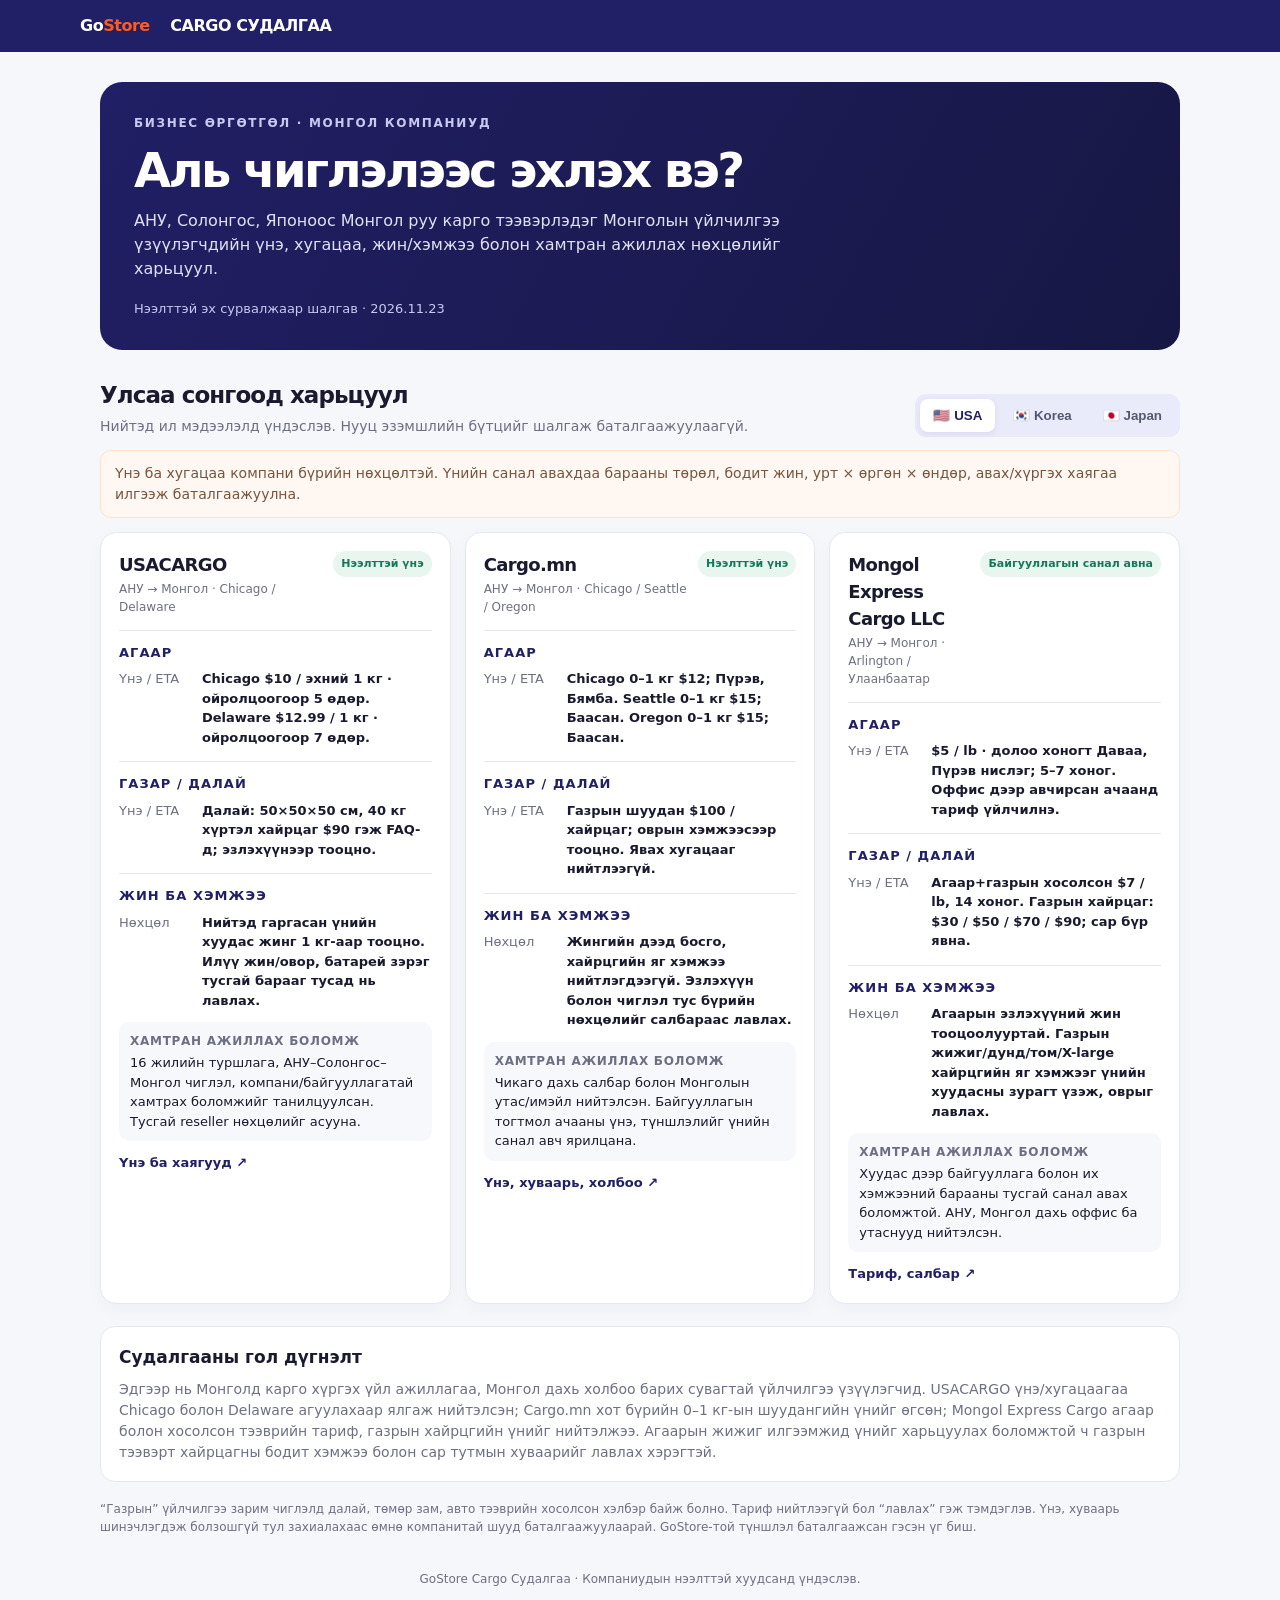
==== commit 63c98e3c: "Refocus cargo research on Mongolian companies" ====
--- a/cargo/index.html
+++ b/cargo/index.html
@@ -1,35 +1,35 @@
 <!doctype html>
-<html lang="mn"><head><meta charset="utf-8"><meta name="viewport" content="width=device-width,initial-scale=1"><meta name="description" content="USA, Korea, Japan-аас Монгол руу каргоны үнэ, хугацаа, хэмжээ болон хамтын ажиллагааг харьцуулсан GoStore судалгаа"><title>GoStore Cargo Судалгаа</title>
+<html lang="mn"><head><meta charset="utf-8"><meta name="viewport" content="width=device-width,initial-scale=1"><meta name="description" content="АНУ, Солонгос, Японоос Монгол руу карго тээвэрлэдэг Монгол компаниудын нээлттэй үнэ, хугацаа, жин/хэмжээ, хамтын ажиллагааны судалгаа"><title>GoStore Cargo Судалгаа</title>
 <style>
 :root{--navy:#211f65;--orange:#ff5a1f;--ink:#191a2d;--muted:#6d7083;--line:#e6e8ef;--bg:#f6f7fb;--white:#fff;--green:#14795b}*{box-sizing:border-box}body{margin:0;background:var(--bg);color:var(--ink);font:16px/1.5 system-ui,-apple-system,"Segoe UI",sans-serif}header{background:var(--navy);color:#fff;padding:14px max(20px,calc((100% - 1120px)/2));font-weight:850;letter-spacing:-.03em}header b{color:var(--orange)}main{max-width:1120px;margin:auto;padding:30px 20px 60px}.hero{background:linear-gradient(120deg,#211f65,#171744);color:#fff;border-radius:22px;padding:32px 34px}.eyebrow{font-size:12px;font-weight:750;letter-spacing:.14em;color:#c9c8ef}.hero h1{font-size:clamp(32px,5vw,48px);letter-spacing:-.055em;line-height:1.1;margin:12px 0}.hero p{margin:0;color:#e1e1f3;max-width:710px}.updated{font-size:13px;color:#c9c8ef;margin-top:18px}.intro{display:flex;justify-content:space-between;align-items:end;gap:16px;margin:28px 0 13px}.intro h2{font-size:23px;margin:0;letter-spacing:-.04em}.intro p{color:var(--muted);margin:3px 0 0;font-size:14px}.tabs{display:flex;gap:5px;background:#e9eafa;padding:5px;border-radius:11px}.tabs button{border:0;border-radius:8px;padding:9px 13px;background:transparent;color:#555970;font-weight:750;cursor:pointer}.tabs button.active{background:#fff;color:var(--navy);box-shadow:0 2px 7px #15154512}.hint{padding:12px 14px;border:1px solid #ffe2c9;border-radius:11px;background:#fff8f2;color:#76543e;font-size:14px;margin:0 0 14px}.cards{display:grid;grid-template-columns:repeat(3,1fr);gap:14px}.card{background:#fff;border:1px solid var(--line);border-radius:16px;padding:18px;box-shadow:0 6px 18px #1a1d3d08}.topline{display:flex;justify-content:space-between;gap:10px;align-items:start}.company{font-size:18px;font-weight:850;letter-spacing:-.035em}.location{font-size:12px;color:var(--muted);margin-top:2px}.fit{font-size:11px;font-weight:800;color:var(--green);background:#e9f6f0;padding:5px 8px;border-radius:20px;white-space:nowrap}.fit.ask{color:#785b1d;background:#fff4db}.mode{border-top:1px solid var(--line);margin-top:14px;padding-top:12px}.mode h4{font-size:13px;text-transform:uppercase;letter-spacing:.08em;color:var(--navy);margin:0 0 7px}.line{display:grid;grid-template-columns:75px 1fr;gap:8px;margin:5px 0;font-size:13px}.line span{color:var(--muted)}.line b{font-weight:700}.coop{background:#f7f8fc;border-radius:10px;padding:10px 11px;margin-top:12px;font-size:13px}.coop strong{display:block;font-size:12px;color:var(--muted);text-transform:uppercase;letter-spacing:.06em;margin-bottom:3px}.source{display:inline-block;margin-top:12px;color:var(--navy);font-size:13px;font-weight:800;text-decoration:none}.source:hover{text-decoration:underline}.smallnote{font-size:12px;color:var(--muted);margin-top:18px}.bottom{background:white;border:1px solid var(--line);border-radius:15px;margin-top:22px;padding:18px}.bottom h3{font-size:17px;margin:0 0 8px}.bottom p{font-size:14px;color:var(--muted);margin:0}.bottom a{color:var(--navy);font-weight:750}footer{text-align:center;color:var(--muted);font-size:12px;padding:22px 0 0}@media(max-width:850px){.cards{grid-template-columns:1fr 1fr}}@media(max-width:600px){main{padding:16px 13px 44px}.hero{padding:25px 20px}.intro{align-items:stretch;flex-direction:column}.tabs{width:100%}.tabs button{flex:1;padding:9px 6px}.cards{grid-template-columns:1fr}.line{grid-template-columns:70px 1fr}}
 </style></head>
 <body><header>Go<b>Store</b>　 CARGO СУДАЛГАА</header><main>
-<section class="hero"><div class="eyebrow">БИЗНЕС ӨРГӨТГӨЛ · СУДАЛГААНЫ ТОВЧОО</div><h1>Аль чиглэлээс эхлэх вэ?</h1><p>АНУ, Солонгос, Японоос Монгол руу тээвэрлэх 3×3 сонголтын нээлттэй мэдээлэл: тариф, хугацаа, жин/хэмжээ болон түншлэх боломж.</p><div class="updated">Нээлттэй эх сурвалжаар шалгав · 2026.11.23</div></section>
-<div class="intro"><div><h2>Улсаа сонгоод харьцуул</h2><p>“Хамтын ажиллагаа” нь нийтэд ил байгаа мэдээлэлд үндэслэсэн; түншлэл баталгаажсан гэсэн үг биш.</p></div><nav class="tabs"><button class="active" data-country="USA">🇺🇸 USA</button><button data-country="Korea">🇰🇷 Korea</button><button data-country="Japan">🇯🇵 Japan</button></nav></div>
-<div class="hint">Үнэ ба хугацаа нь өөр өөр үйлчилгээний нөхцөлтэй. Үнийн санал авахдаа бодит жин, урт × өргөн × өндөр, барааны төрөл, очих хаягаа явуулж баталгаажуулна.</div>
+<section class="hero"><div class="eyebrow">БИЗНЕС ӨРГӨТГӨЛ · МОНГОЛ КОМПАНИУД</div><h1>Аль чиглэлээс эхлэх вэ?</h1><p>АНУ, Солонгос, Японоос Монгол руу карго тээвэрлэдэг Монголын үйлчилгээ үзүүлэгчдийн үнэ, хугацаа, жин/хэмжээ болон хамтран ажиллах нөхцөлийг харьцуул.</p><div class="updated">Нээлттэй эх сурвалжаар шалгав · 2026.11.23</div></section>
+<div class="intro"><div><h2>Улсаа сонгоод харьцуул</h2><p>Нийтэд ил мэдээлэлд үндэслэв. Нууц эзэмшлийн бүтцийг шалгаж баталгаажуулаагүй.</p></div><nav class="tabs"><button class="active" data-country="USA">🇺🇸 USA</button><button data-country="Korea">🇰🇷 Korea</button><button data-country="Japan">🇯🇵 Japan</button></nav></div>
+<div class="hint">Үнэ ба хугацаа компани бүрийн нөхцөлтэй. Үнийн санал авахдаа барааны төрөл, бодит жин, урт × өргөн × өндөр, авах/хүргэх хаягаа илгээж баталгаажуулна.</div>
 <section class="cards" id="cards"></section>
 <section class="bottom"><h3>Судалгааны гол дүгнэлт</h3><p id="summary"></p></section>
-<p class="smallnote">Нээлттэй эх сурвалжид байхгүй тариф, хэмжээний босго, хугацааг таамаглаж нөхөөгүй. “Газрын” чиглэл нь зарим үйлчилгээ дээр далай+төмөр зам/авто хосолсон тээвэр байж болно. Нэмэлт гааль, агуулах, дотоод хүргэлтийн зардал эдгээр тарифт багтаагүй байж болзошгүй.</p>
-<footer>GoStore Cargo Судалгаа · Эх сурвалжийг үйлчилгээ үзүүлэгчийн нийтэлсэн мэдээллээс шалгав.</footer>
+<p class="smallnote">“Газрын” үйлчилгээ зарим чиглэлд далай, төмөр зам, авто тээврийн хосолсон хэлбэр байж болно. Тариф нийтлээгүй бол “лавлах” гэж тэмдэглэв. Үнэ, хуваарь шинэчлэгдэж болзошгүй тул захиалахаас өмнө компанитай шууд баталгаажуулаарай. GoStore-той түншлэл баталгаажсан гэсэн үг биш.</p>
+<footer>GoStore Cargo Судалгаа · Компаниудын нээлттэй хуудсанд үндэслэв.</footer>
 </main>
 <script>
 const info={
-USA:{summary:"АНУ-аас хамгийн тодорхой нийтэлсэн үнэ Airzonex-ийн 150 lb-аас дээших агаарын тариф. Хүнд/овортой ачаанд далайн LCL/FCL-ийн тусгай санал авч TriCity, Omni-той зэрэгцүүлж үзэх боломжтой. Гурван үйлчилгээний нийтэлсэн хуудсанд GoStore-той байгуулсан түншлэлийн нөхцөл алга; B2B үнийн санал авч, агуулах болон зуучлалын нөхцөлийг ярилцах эхлэл байна.",items:[
-{name:"Airzonex",place:"АНУ → Монгол · USA-аас pickup",fit:"B2B санал авна",air:"$4.40 / lb · доод хэмжээ 150 lb; жишээ 150 lb = $660.",ground:"Далай: LCL эсвэл бүтэн FCL чингэлэг. Үнэ, хугацаа ачааны саналд.",size:"Хайрцаг бүр 50 lb-аас бага. Агаарын тооцоонд бодит ба эзлэхүүний жингийн ихийг ашиглана: урт×өргөн×өндөр (inch) ÷ 139.",coop:"E-commerce болон business cargo хүлээн авч, үүрэггүй үнийн санал өгдөг. Тусгай reseller/агент гэрээ нийтэд зарлаагүй.",url:"https://airzonex.com/ship-to-mongolia/",label:"Тариф, үйлчилгээ"},
-{name:"TriCity Express",place:"АНУ ⇄ Монгол · Oakland + Улаанбаатар",fit:"Холбоо барьж лавлах",air:"Агаарын тээвэр бий. Үнэ, хуваарь/хугацааг нийтлээгүй.",ground:"Далайгаар газрын тээврийн үйлчилгээтэй. Үнэ, хугацаа үнийн саналаар.",size:"Жин/эзлэхүүний тариф, дээд хэмжээ нийтэд тавиагүй; кг ба хэмжээс явуулж асуух.",coop:"Хоёр улсад салбар, бүртгэл ба tracking-тэй. B2B түншийн тусгай хөтөлбөр нийтэд тодорхойгүй.",url:"https://www.tricity.mn/",label:"Үйлчилгээ, холбоо"},
-{name:"Omni Shipping",place:"Los Angeles → Улаанбаатар чиглэл бий",fit:"B2B үнийн санал",air:"Агаарын хувилбар саналд багтаж болно; LA чиглэлийн үнэ/ETA-г үнийн саналаар тогтооно.",ground:"Далай, төмөр зам, авто тээврийн боломжтой. LA–UB-д ажиллах горимыг саналд баталгаажуулна.",size:"Үнийн хүсэлтэд кг болон м³ асуудаг; жин/эзлэхүүний нөхцөлийг тус бүр тооцно.",coop:"Ачааны мэдээллээр боломжит горим бүрийн үнэ, хугацаа харьцуулж өгнө; даатгал, гаалийн туслалцаа нийтэлсэн.",url:"https://omnishipping.mn/en",label:"Чиглэл, үнийн санал"}
+USA:{summary:"Эдгээр нь Монголд карго хүргэх үйл ажиллагаа, Монгол дахь холбоо барих сувагтай үйлчилгээ үзүүлэгчид. USACARGO үнэ/хугацаагаа Chicago болон Delaware агуулахаар ялгаж нийтэлсэн; Cargo.mn хот бүрийн 0–1 кг-ын шуудангийн үнийг өгсөн; Mongol Express Cargo агаар болон хосолсон тээврийн тариф, газрын хайрцгийн үнийг нийтэлжээ. Агаарын жижиг илгээмжид үнийг харьцуулах боломжтой ч газрын тээвэрт хайрцагны бодит хэмжээ болон сар тутмын хуваарийг лавлах хэрэгтэй.",items:[
+{name:"USACARGO",place:"АНУ → Монгол · Chicago / Delaware",fit:"Нээлттэй үнэ",air:"Chicago $10 / эхний 1 кг · ойролцоогоор 5 өдөр. Delaware $12.99 / 1 кг · ойролцоогоор 7 өдөр.",ground:"Далай: 50×50×50 см, 40 кг хүртэл хайрцаг $90 гэж FAQ-д; эзлэхүүнээр тооцно.",size:"Нийтэд гаргасан үнийн хуудас жинг 1 кг-аар тооцно. Илүү жин/овор, батарей зэрэг тусгай барааг тусад нь лавлах.",coop:"16 жилийн туршлага, АНУ–Солонгос–Монгол чиглэл, компани/байгууллагатай хамтрах боломжийг танилцуулсан. Тусгай reseller нөхцөлийг асууна.",url:"https://www.usacargo.mn/pricing.php",label:"Үнэ ба хаягууд"},
+{name:"Cargo.mn",place:"АНУ → Монгол · Chicago / Seattle / Oregon",fit:"Нээлттэй үнэ",air:"Chicago 0–1 кг $12; Пүрэв, Бямба. Seattle 0–1 кг $15; Баасан. Oregon 0–1 кг $15; Баасан.",ground:"Газрын шуудан $100 / хайрцаг; оврын хэмжээсээр тооцно. Явах хугацааг нийтлээгүй.",size:"Жингийн дээд босго, хайрцгийн яг хэмжээ нийтлэгдээгүй. Эзлэхүүн болон чиглэл тус бүрийн нөхцөлийг салбараас лавлах.",coop:"Чикаго дахь салбар болон Монголын утас/имэйл нийтэлсэн. Байгууллагын тогтмол ачааны үнэ, түншлэлийг үнийн санал авч ярилцана.",url:"https://cargo.mn/index.php",label:"Үнэ, хуваарь, холбоо"},
+{name:"Mongol Express Cargo LLC",place:"АНУ → Монгол · Arlington / Улаанбаатар",fit:"Байгууллагын санал авна",air:"$5 / lb · долоо хоногт Даваа, Пүрэв нислэг; 5–7 хоног. Оффис дээр авчирсан ачаанд тариф үйлчилнэ.",ground:"Агаар+газрын хосолсон $7 / lb, 14 хоног. Газрын хайрцаг: $30 / $50 / $70 / $90; сар бүр явна.",size:"Агаарын эзлэхүүний жин тооцоолууртай. Газрын жижиг/дунд/том/X-large хайрцгийн яг хэмжээг үнийн хуудасны зурагт үзэж, оврыг лавлах.",coop:"Хуудас дээр байгууллага болон их хэмжээний барааны тусгай санал авах боломжтой. АНУ, Монгол дахь оффис ба утаснууд нийтэлсэн.",url:"https://mongolexpress.online/mn/price",label:"Тариф, салбар"}
 ]},
-Korea:{summary:"Солонгосын чиглэлд нийтэд ил тод жин тутмын үнэ, хугацаагаар Khangai Cargo хамгийн шууд харьцуулагдаж байна. Monkor нь аж ахуйн нэгж, хувь хүний ачаа авч, тогтмол нислэг ба чингэлгийн хуваарьтай. VIP Logistics нь албан хуудсандаа Korea–Mongolia хамтын ажиллагааг шууд санал болгосон ч тарифыг санал авах байдлаар тогтооно.",items:[
-{name:"Khangai Cargo",place:"Сөүл → Улаанбаатар",fit:"Үнийн санал нээлттэй",air:"8,500 KRW / кг · ажлын 1–2 өдөрт тараана. 1 кг-аас доош бол 1 кг-аар тооцно.",ground:"2,500 KRW / кг · ажлын 7–10 өдөр; далайн/газрын хуваарийн дагуу. 10 кг-аас доош газрын ачааг 10 кг-аар тооцно.",size:"Эцсийн үнэ жин, хэмжээнээс хамаарч салбараар баталгаажна; м³-ийн үнэ/дээд хэмжээ тусдаа нийтлээгүй.",coop:"Хэмжээ, барааны төрөл, хугацаагаа явуулж санал авна. Тусгай B2B түншийн гэрээ нийтэд зарлаагүй.",url:"https://www.khangaicargo.com/",label:"Үнэ, салбар"},
-{name:"Monkor Cargo",place:"БНСУ ⇄ Монгол · салбаруудтай",fit:"Бизнес ачаа авдаг",air:"Инчеоноос долоо хоногт 2 удаа нислэг (Лхагва/Пүрэв); үнэ, хаалганаас хаалганы ETA нийтлээгүй.",ground:"Чингэлэг сарын 10, 20-нд ирнэ; нийтэлсэн хугацаа 10–14 өдөр. Тариф үнийн саналаар.",size:"Их, бага хэмжээний ачаа, чингэлэг тээвэртэй; хэмжээний босго/кг үнэ нийтлээгүй.",coop:"Өөрийн хуудсанд хувь хүн болон аж ахуйн нэгжид үйлчилгээ үзүүлдгээ, гаалийн үйлчилгээтэйгээ дурдсан.",url:"https://monkor.mn/monkor-cargo",label:"Хуваарь, үйлчилгээ"},
-{name:"VIP Logistics",place:"Солонгос → Монгол · Incheon/MIAT",fit:"Түншлэл нээлттэй",air:"MIAT-тай шууд агаарын карго; үнэ, transit хугацаа үнийн саналаар.",ground:"Incheon–Улаанбаатар долоо хоног бүр LCL нэгтгэл, мөн FCL. Нийтэлсэн тариф/ETA алга.",size:"Ачааны жин, эзлэхүүн болон төрөлд тохирсон санал авна; том хэмжээтэй болон хүйтэн хэлхээний шийдэлтэй.",coop:"“Хамтрах боломжийг ярилцъя” гэж шууд урьсан. IATA/FIATA зууч, MIAT-ийн албан борлуулалтын агент гэдгээ мэдээлсэн.",url:"https://www.vipgroup.mn/16891",label:"Хамтын ажиллагаа"}
+Korea:{summary:"Солонгос чиглэлд MEGA Cargo жижиг ачааны агаарын болон экспресс/хэмнэлттэй газрын үнийг ил тод нийтэлсэн. Khangai Cargo нь агаар ба экспресс газрын сонголт, Сөүл–Улаанбаатарын салбаруудтай. Номин Транс нь бизнес ачаа, сэлбэг/тоног төхөөрөмжийг хувь хүн, байгууллагын захиалгаар зохион байгуулдаг ба өөрөө хамтран ажиллах хүсэлтэй байгууллагыг холбогдохыг урьсан.",items:[
+{name:"MEGA Cargo",place:"Солонгос → Монгол · Seoul / Incheon",fit:"Бизнес тээвэр бий",air:"1–5 кг: 7,500₩/кг; 5 кг-аас дээш: 7,000₩/кг гэж нийтэлсэн. Гаалийн бүрдүүлэлт 2,000₩. Ажлын 3–4 өдөр.",ground:"Экспресс 3,000₩/кг (Сангбун салбарт хүргэвэл 2,500₩), далайд гарснаас хойш 7–10 өдөр. Хэмнэлттэй 2,000₩/кг, ойролцоогоор 30 өдөр.",size:"Дуудлагаар авах босго: экспресс 20 кг+, хэмнэлттэй 50 кг+. Эзлэхүүний тариф/дээд хэмжээ нийтлээгүй.",coop:"Тусдаа бизнес тээврийн үйлчилгээтэй; үнэ захиалгаар. Эзлэхүүнээс хамаарч хөнгөлөлт тохирох боломжтой гэж нийтэлсэн.",url:"https://www.megacargo.info/",label:"Үнэ, бизнес ачаа"},
+{name:"Khangai Cargo",place:"Сөүл → Улаанбаатар · 6 салбар",fit:"Нээлттэй үнэ",air:"8,500₩/кг; Сөүл–Улаанбаатар, тараалт ажлын 1–2 өдөрт. 1 кг хүрэхгүй бол 1 кг-аар, дээр нь 2,000₩ бүрдүүлэлтийн төлбөр.",ground:"Экспресс газрын 2,500₩/кг; ажлын 7–10 өдөр. 10 кг-аас доош бол 10 кг-аар тооцно.",size:"Овор ихтэй ачаанд эзлэхүүний жин хэрэглэж болох ба доод жингийн нөхцөлтэй. Эцсийн үнийг салбараас баталгаажуулна.",coop:"Жин, хэмжээ, барааны төрөл, хүссэн хугацаагаар үнийн санал авна. B2B гэрээ тусгайлан нийтлээгүй.",url:"https://www.khangaicargo.com/",label:"Үнэ, салбар"},
+{name:"Номин Транс",place:"БНСУ → Монгол · олон хотын салбартай",fit:"Байгууллагын захиалга авна",air:"Тусдаа агаарын тарифаа нийтлээгүй; одоогийн хуудсанд энгийн болон экспресс тээвэр гэж ангилсан.",ground:"Энгийн 1,800₩/кг · 30–45 өдөр. Экспресс 2,500₩/кг · 10–14 өдөр. Тээврийн хэлбэрийг ачааны санал дээр лавлана.",size:"Хүнд/овортой бараа, төхөөрөмж, сэлбэгийг хүсэлтээр зохион байгуулдаг; эзлэхүүн болон доод босго нийтлээгүй.",coop:"Хувь хүн, байгууллагын их хэмжээний бараа, тоног төхөөрөмж, сэлбэгийн худалдан авалт ба тээвэрт хамтарч ажиллахыг албан FAQ-д урьсан.",url:"https://nomin-trans.com/faq",label:"Хамтын ажиллагаа"}
 ]},
-Japan:{summary:"Японоос жижиг захиалгад Raicho-ийн агаар/далайн үнэ, хугацаа хамгийн ойлгомжтой. Бизнесийн дээж болон 1 хайрцаг/1 м³-ээс эхлэх тээвэрт Kohjitsu M-Line Business тохирно. Yamato нь стандартын хайрцагт үнийг сайн ил тод гаргадаг боловч бараа илгээхэд илгээгч, хүлээн авагч хоёулаа байгууллага байх шаардлагатай.",items:[
-{name:"Raicho",place:"Япон → Монгол · онлайн захиалга",fit:"B2C / түншлэл лавлах",air:"72,000₮ / кг · минимум 1 кг, дараа нь 0.5 кг тутам; 7–14 өдөр.",ground:"Далайн тээвэр 215,000₮ / хайрцаг; 25 кг хүртэл, нийт гурван талын нийлбэр 140 см хүртэл; 1–2 сар.",size:"Илгээхээс өмнө бодит эсвэл эзлэхүүнд тооцогдох жингээр дахин жинлэж үнэ тулгана.",coop:"Одоогоор Япон сайтаас хэрэглэгчийн захиалга авч хүргэх үйлчилгээ. B2B түншийн нээлттэй нөхцөл нийтэд алга.",url:"https://raicho.mn/en/guides/order-from-japan",label:"Үнэ, нөхцөл"},
-{name:"Kohjitsu · M-Line",place:"Осака → Улаанбаатар · Япон",fit:"Бизнес үйлчилгээ бий",air:"Агаарын тариф нийтэд харагдахгүй; тухайн ачаанд санал авах.",ground:"Далай + төмөр зам, Хятадын боомт/хилээр дамжина. Долоо хоногийн гаралттай; яг ирэх хугацааг нийтлээгүй.",size:"Жижиг ачааны үнийн шатлал сайтад зураг хэлбэрээр. Том хэмжээ болон L-ээс давбал тусгай үнийн санал; бизнес ачаа 1 хайрцаг эсвэл 1 м³-ээс эхэлдэг.",coop:"M-Line Business нь борлуулалтын бараа, дээжийг хувь хүн/компаниас хүлээн авдаг. Гааль болон Японоос Монгол хүртэл нэгтгэсэн үйлчилгээ санал болгодог.",url:"https://www.kohjitsu.com/mongol/m-line.html",label:"M-Line Business"},
-{name:"Yamato · International TA-Q-BIN",place:"Япон → Монгол · гол хотууд",fit:"B2B parcel",air:"Курьер илгээмжийн нийтэлсэн хүргэлтийн тооцоо: илгээсэн өдрөөс +5–7 өдөр; нислэгийн горимыг тарифын хуудсанд тусад нь заагаагүй.",ground:"Тусдаа газрын тариф нийтлээгүй. Үнэ хайрцгийн хэмжээ/жинээр; 1 кг/баримтын багц ¥2,300-аас.",size:"25 кг хүртэл / 160 см хүртэл ¥71,550; 2 кг/60 см ¥8,500; 10 кг/100 см ¥33,350 зэрэг шатлалтай.",coop:"Бараа илгээхэд илгээгч болон хүлээн авагч хоёулаа байгууллага байх нөхцөлтэй. Хувь хүн оролцсон бараан илгээмж авахгүй гэж нөхцөлдөө дурдсан.",url:"https://date.kuronekoyamato.co.jp/date/KokusaiTakkyubinSmp?ACTID=J_RKWTJS0040_SMP&LAND_CD=MN&SEARCH_ID=03",label:"Үнэ, хүргэлтийн өдөр"}
+Japan:{summary:"Японы чиглэлд бага хэмжээний илгээмжийн долоо хоног тутмын нислэгтэй Monex жижиг шуудангийн үйлчилгээ тохирч болох ч үнэ болон хоногийн хугацааг нийтлээгүй. Raicho агаар/газрын үнэ, хугацааг хамгийн тодорхой харуулдаг. Японд агуулахтай, компаниар бүртгэлтэй JAPANSHOP-ийн тарифын тооцоолуур одоогоор түр хаалттай тул B2B ачаанд шууд санал авах шаардлагатай.",items:[
+{name:"Монгол Экспресс · Monex",place:"Японы бүх хотоос → Монгол · долоо хоног бүр",fit:"Жижиг илгээмж",air:"Жижиг олон улсын шуудангийн үйлчилгээтэй; долоо хоног тутам явуулна. Нээлттэй хуудас үнэ, нислэгийн хоногийг харуулаагүй.",ground:"Газрын/далайн жижиг шуудангийн тогтмол үнэ, хугацаа тус хуудсанд нийтлээгүй; том ачаанд тусдаа санал авна.",size:"Хуудас нь жижиг карго илгээмж гэж тодорхойлдог боловч жингийн дээд хэмжээ, эзлэхүүний тариф нийтлээгүй.",coop:"Монгол Экспресс ХХК-ийн олон улсын шуудангийн нэг үйлчилгээ. Япон чиглэлийн үнэ, давтамж, байгууллагын тусгай нөхцөлийг шууд лавлах.",url:"https://monex.mn/оu-шуудан-карго",label:"Япон шуудан, холбоо"},
+{name:"Raicho",place:"Япон → Монгол · онлайн захиалга",fit:"Нээлттэй үнэ",air:"72,000₮/кг · 1 кг минимум, дараа нь 0.5 кг алхамтай; 7–14 өдөр.",ground:"Далайн тээвэр 215,000₮/хайрцаг; 25 кг хүртэл, гурван талын нийлбэр 140 см хүртэл; ойролцоогоор 1–2 сар.",size:"Хэт том бол эзлэхүүнээр үнэ тулгана. Нийтэлсэн үнэ нь хэрэглэгчийн захиалгын үйлчилгээнд хамт тооцогдоно.",coop:"Бараа захиалж авч хүргэх consumer үйлчилгээ. Тусгай B2B/реселлер нөхцөл нийтэд алга; хамтын нөхцөлийг асуух.",url:"https://raicho.mn/mn/guides/order-from-japan",label:"Үнэ ба хэмжээ"},
+{name:"JAPANSHOP.mn · Aspen Technology Japan",place:"Токио дахь өөрийн агуулах → Монгол",fit:"Үнэ лавлах",air:"Одоогийн тооцоолуур дээр тариф түр боломжгүй; үнэ ба хүрэх хугацааг шууд санал авна.",ground:"Ачааг Япон дахь өөрийн агуулахад хүлээн авч нэгтгэн илгээдэг. Газрын/далайн тусгай тариф одоогоор харагдахгүй.",size:"Жин, урт×өргөн×өндрийг оруулж тооцох загвартай; тариф шинэчлэгдэж байгаа тул хэмжээний босгыг лавлах.",coop:"Монголын бүртгэлтэй ХХК; байгууллагын захиалга, Япон дахь агуулах, бараа хүлээн авах/шалгах/савлах үйлчилгээгээ танилцуулсан. B2B ачааны гэрээг холбогдож ярилцах.",url:"https://japanshop.mn/customer/cargo/",label:"Карго илгээх"}
 ]}
 };
-function render(country){const d=info[country];document.querySelector("#cards").innerHTML=d.items.map(x=>'<article class="card"><div class="topline"><div><div class="company">'+x.name+'</div><div class="location">'+x.place+'</div></div><span class="fit '+(x.fit.includes("лавлах")||x.fit.includes("Холбоо")?"ask":"")+'">'+x.fit+'</span></div><div class="mode"><h4>Агаар</h4><div class="line"><span>Үнэ / ETA</span><b>'+x.air+'</b></div></div><div class="mode"><h4>Газар / далай</h4><div class="line"><span>Үнэ / ETA</span><b>'+x.ground+'</b></div></div><div class="mode"><h4>Жин ба хэмжээ</h4><div class="line"><span>Нөхцөл</span><b>'+x.size+'</b></div></div><div class="coop"><strong>Хамтран ажиллах боломж</strong>'+x.coop+'</div><a class="source" href="'+x.url+'" target="_blank" rel="noopener noreferrer">'+x.label+' ↗</a></article>').join("");document.querySelector("#summary").textContent=d.summary}
+function render(country){const d=info[country];document.querySelector("#cards").innerHTML=d.items.map(x=>'<article class="card"><div class="topline"><div><div class="company">'+x.name+'</div><div class="location">'+x.place+'</div></div><span class="fit '+(x.fit.includes("лавлах")||x.fit.includes("Үнэ")||x.fit.includes("Жижиг")?"ask":"")+'">'+x.fit+'</span></div><div class="mode"><h4>Агаар</h4><div class="line"><span>Үнэ / ETA</span><b>'+x.air+'</b></div></div><div class="mode"><h4>Газар / далай</h4><div class="line"><span>Үнэ / ETA</span><b>'+x.ground+'</b></div></div><div class="mode"><h4>Жин ба хэмжээ</h4><div class="line"><span>Нөхцөл</span><b>'+x.size+'</b></div></div><div class="coop"><strong>Хамтран ажиллах боломж</strong>'+x.coop+'</div><a class="source" href="'+x.url+'" target="_blank" rel="noopener noreferrer">'+x.label+' ↗</a></article>').join("");document.querySelector("#summary").textContent=d.summary}
 document.querySelectorAll("[data-country]").forEach(b=>b.addEventListener("click",()=>{document.querySelector(".tabs .active").classList.remove("active");b.classList.add("active");render(b.dataset.country)}));render("USA");
 </script></body></html>
